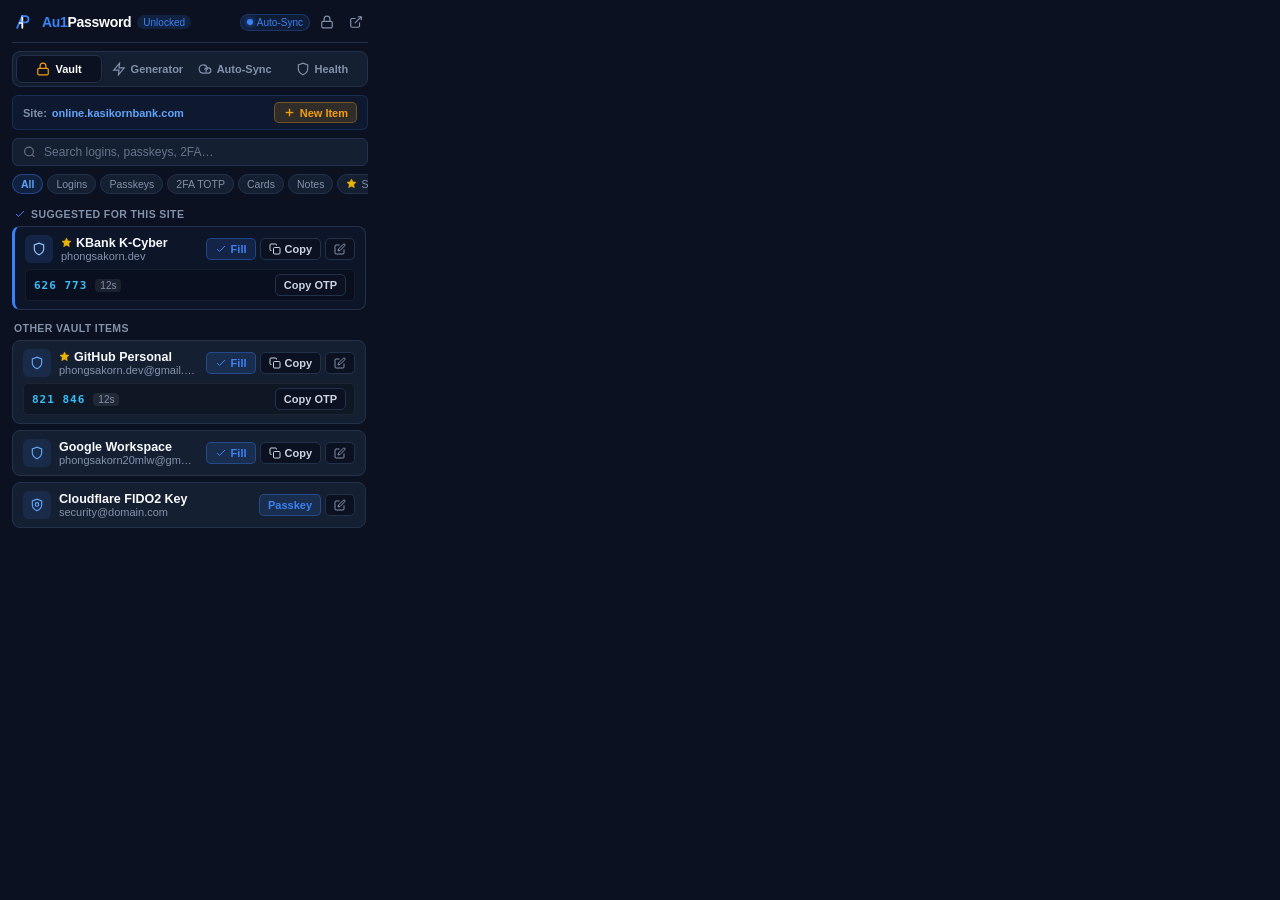
==== extension/popup/popup.html @ 04fa933f "feat(brand): rename otter to au1password, add light theme, intuitive theme toggle, and full i18n" ====
<!DOCTYPE html>
<html lang="en">
<head>
  <meta charset="UTF-8">
  <title>Au1Password</title>
  <link rel="icon" type="image/png" href="../icons/icon-48.png">
  <link rel="stylesheet" href="popup.css">
</head>
<body class="vault-locked">
  <div class="popup-container">
    <!-- Header -->
    <header class="popup-header">
      <div class="brand">
        <svg class="au1-logo" width="22" height="22" viewBox="0 0 32 32" fill="none">
          <path d="M7.5 24.5L15 7.5" stroke="#3B82F6" stroke-width="2.6" stroke-linecap="round"/>
          <path d="M15 7.5V24.5" stroke="#FFFFFF" stroke-width="2.6" stroke-linecap="round"/>
          <path d="M15 7.5H19.5C22 7.5 24 9.5 24 12C24 14.5 22 16.5 19.5 16.5H15" stroke="#3B82F6" stroke-width="2.6" stroke-linecap="round" stroke-linejoin="round"/>
          <path d="M11 17.5H15" stroke="#FFFFFF" stroke-width="2.2" stroke-linecap="round"/>
        </svg>
        <div class="brand-info">
          <span class="brand-text"><span class="brand-highlight" style="color:#3B82F6;">Au1</span>Password</span>
          <span class="badge locked" id="vaultStatusBadge">Locked</span>
        </div>
      </div>
      <div class="header-actions">
        <div class="sync-dot-indicator" id="headerSyncIndicator" title="Cloud Sync Status">
          <span class="dot online"></span>
          <span class="sync-text" id="headerSyncText">Auto-Sync</span>
        </div>
        <button class="btn-icon" id="btnQuickLock" title="Lock Vault">
          <svg width="14" height="14" viewBox="0 0 24 24" fill="none" stroke="currentColor" stroke-width="2">
            <rect x="3" y="11" width="18" height="11" rx="2" ry="2"/>
            <path d="M7 11V7a5 5 0 0 1 10 0v4"/>
          </svg>
        </button>
        <a href="http://127.0.0.1:8765" target="_blank" class="btn-icon" title="Open Desktop App">
          <svg width="14" height="14" viewBox="0 0 24 24" fill="none" stroke="currentColor" stroke-width="2">
            <path d="M18 13v6a2 2 0 0 1-2 2H5a2 2 0 0 1-2-2V8a2 2 0 0 1 2-2h6"/>
            <polyline points="15 3 21 3 21 9"/>
            <line x1="10" y1="14" x2="21" y2="3"/>
          </svg>
        </a>
      </div>
    </header>

    <!-- Navigation Tab Bar -->
    <nav class="popup-tabs" id="popupTabsNav" style="display: none;">
      <button class="tab-btn active" data-tab="vault">
        <svg width="14" height="14" viewBox="0 0 24 24" fill="none" stroke="currentColor" stroke-width="2"><rect x="3" y="11" width="18" height="11" rx="2"/><path d="M7 11V7a5 5 0 0 1 10 0v4"/></svg>
        <span>Vault</span>
      </button>
      <button class="tab-btn" data-tab="gen">
        <svg width="14" height="14" viewBox="0 0 24 24" fill="none" stroke="currentColor" stroke-width="2"><polygon points="13 2 3 14 12 14 11 22 21 10 12 10 13 2"/></svg>
        <span>Generator</span>
      </button>
      <button class="tab-btn" data-tab="sync">
        <svg width="14" height="14" viewBox="0 0 24 24" fill="none" stroke="currentColor" stroke-width="2"><path d="M17.5 19H9a7 7 0 1 1 6.71-9h1.79a4.5 4.5 0 1 1 0 9Z"/><polyline points="11 13 14 10 17 13"/><line x1="14" y1="10" x2="14" y2="18"/></svg>
        <span>Auto-Sync</span>
      </button>
      <button class="tab-btn" data-tab="settings">
        <svg width="14" height="14" viewBox="0 0 24 24" fill="none" stroke="currentColor" stroke-width="2"><path d="M12 22s8-4 8-10V5l-8-3-8 3v7c0 6 8 10 8 10z"/></svg>
        <span>Health</span>
      </button>
    </nav>

    <!-- In-Popup Master Password Unlock View -->
    <div id="lockedView" class="locked-view" style="display: flex;">
      <div class="lock-icon-circle">
        <svg width="24" height="24" viewBox="0 0 24 24" fill="none" stroke="#f43f5e" stroke-width="2">
          <rect x="3" y="11" width="18" height="11" rx="2" ry="2"/>
          <path d="M7 11V7a5 5 0 0 1 10 0v4"/>
        </svg>
      </div>
      <p style="font-size: 13px; font-weight: 600; margin: 8px 0 2px 0;">Unlock <span style="color:#3B82F6;">Au1</span>Password</p>
      <p style="font-size: 11px; color: var(--muted); margin: 0 0 12px 0;">Enter your master password to unlock directly in extension.</p>

      <form id="popupUnlockForm" style="width: 100%;">
        <div class="input-with-button">
          <input type="password" id="popupMasterPass" placeholder="Master Password" required autocomplete="current-password">
          <button type="submit" class="btn-primary" id="btnPopupUnlock">Unlock</button>
        </div>
        <div id="popupUnlockError" class="unlock-error" style="display: none;"></div>
      </form>
    </div>

    <!-- TAB 1: VAULT TAB -->
    <section id="tabVault" class="tab-content active">
      <!-- Active Site & New Item Bar -->
      <div class="active-site-bar">
        <div class="site-host-info">
          <span class="site-label">Site:</span>
          <span class="site-host" id="activeSiteHost">Detecting…</span>
        </div>
        <button class="btn-new-item" id="btnNewItem" title="Add new item for this site">
          <svg width="13" height="13" viewBox="0 0 24 24" fill="none" stroke="currentColor" stroke-width="2.5"><line x1="12" y1="5" x2="12" y2="19"/><line x1="5" y1="12" x2="19" y2="12"/></svg>
          <span>New Item</span>
        </button>
      </div>

      <!-- Search Box & Filter Chips -->
      <div class="search-box">
        <svg width="14" height="14" viewBox="0 0 24 24" fill="none" stroke="#6b7280" stroke-width="2">
          <circle cx="11" cy="11" r="8"/><line x1="21" y1="21" x2="16.65" y2="16.65"/>
        </svg>
        <input type="search" id="searchInput" placeholder="Search logins, passkeys, 2FA…" autocomplete="off" spellcheck="false" data-au1-ignore="true" data-1p-ignore="true" data-bwignore="true">
        <button class="btn-clear-search" id="btnClearSearch" style="display: none;">&times;</button>
      </div>

      <!-- Category Filter Pills -->
      <div class="category-pills" id="categoryPills">
        <button class="pill-btn active" data-category="all">All</button>
        <button class="pill-btn" data-category="login">Logins</button>
        <button class="pill-btn" data-category="passkey">Passkeys</button>
        <button class="pill-btn" data-category="totp">2FA TOTP</button>
        <button class="pill-btn" data-category="card">Cards</button>
        <button class="pill-btn" data-category="note">Notes</button>
        <button class="pill-btn" data-category="fav"><svg width="11" height="11" viewBox="0 0 24 24" fill="#eab308" stroke="#eab308" style="vertical-align:-1px; margin-right:4px;"><polygon points="12 2 15.09 8.26 22 9.27 17 14.14 18.18 21.02 12 17.77 5.82 21.02 7 14.14 2 9.27 8.91 8.26 12 2"/></svg>Starred</button>
      </div>

      <!-- Items List Container -->
      <div id="itemsContainer" class="items-container">
        <!-- Section 1: Matched Logins -->
        <div id="matchedSection" style="display: none;">
          <div class="section-title">
            <svg width="12" height="12" viewBox="0 0 24 24" fill="none" stroke="#3B82F6" stroke-width="2"><polyline points="20 6 9 17 4 12"/></svg>
            <span>Suggested for this site</span>
          </div>
          <div id="matchedList" class="items-sublist"></div>
        </div>

        <!-- Section 2: All Vault Items -->
        <div id="allSection">
          <div class="section-title" id="allSectionTitle">All Vault Items</div>
          <div id="allItemsList" class="items-sublist"></div>
        </div>
      </div>
    </section>

    <!-- TAB 2: GENERATOR TAB -->
    <section id="tabGen" class="tab-content" style="display: none;">
      <div class="gen-card">
        <div class="gen-result-display">
          <input type="text" id="genResultOutput" readonly spellcheck="false">
          <div class="gen-result-actions">
            <button class="btn-icon" id="btnGenRefresh" title="Regenerate">
              <svg width="14" height="14" viewBox="0 0 24 24" fill="none" stroke="currentColor" stroke-width="2"><path d="M21.5 2v6h-6M21.34 15.57a10 10 0 1 1-.57-8.38l5.67-5.67"/></svg>
            </button>
            <button class="btn-primary btn-sm" id="btnGenCopy">Copy</button>
          </div>
        </div>

        <!-- Strength Bar -->
        <div class="strength-bar-container">
          <div class="strength-bar" id="strengthBar"></div>
          <span class="strength-text" id="strengthText">Strong</span>
        </div>

        <!-- Mode Toggle -->
        <div class="gen-mode-toggle">
          <button class="mode-tab active" id="tabModeThai">Thai Chrono-Mnemonic (ศ20พย69ฟ้า13)</button>
          <button class="mode-tab" id="tabModeStd">Standard Strong</button>
          <button class="mode-tab" id="tabModePin">PIN</button>
        </div>

        <!-- Mode 1: Thai Mnemonic Controls -->
        <div id="thaiControls" class="gen-subcontrols">
          <div class="format-explainer">
            <div class="format-tag">Format</div>
            <span>[วัน] + [วันที่] + [เดือน] + [ปี พ.ศ.] + [สีวัน] + [ชั่วโมง]</span>
          </div>
          <div class="thai-breakdown-box" id="thaiBreakdownBox">
            <!-- Dynamically populated breakdown -->
          </div>
          <button class="btn-primary" style="width: 100%; justify-content: center;" id="btnGenerateThai">
            Generate New Thai Code
          </button>
        </div>

        <!-- Mode 2: Standard Password Controls -->
        <div id="stdControls" class="gen-subcontrols" style="display: none;">
          <div class="slider-row">
            <label>Length: <span id="stdLengthVal" class="val-highlight">18</span> chars</label>
            <input type="range" id="stdLengthSlider" min="8" max="64" value="18">
          </div>
          <div class="checkbox-grid">
            <label class="check-item"><input type="checkbox" id="chkUpper" checked> A-Z (Uppercase)</label>
            <label class="check-item"><input type="checkbox" id="chkLower" checked> a-z (Lowercase)</label>
            <label class="check-item"><input type="checkbox" id="chkNumbers" checked> 0-9 (Numbers)</label>
            <label class="check-item"><input type="checkbox" id="chkSymbols" checked> !@#$ (Symbols)</label>
          </div>
          <button class="btn-primary" style="width: 100%; justify-content: center; margin-top: 8px;" id="btnGenerateStd">
            Generate Standard Password
          </button>
        </div>

        <!-- Mode 3: PIN Controls -->
        <div id="pinControls" class="gen-subcontrols" style="display: none;">
          <div class="slider-row">
            <label>Digits: <span id="pinLengthVal" class="val-highlight">6</span></label>
            <input type="range" id="pinLengthSlider" min="4" max="12" value="6">
          </div>
          <button class="btn-primary" style="width: 100%; justify-content: center; margin-top: 8px;" id="btnGeneratePin">
            Generate Numeric PIN
          </button>
        </div>

        <!-- Shortcut to Add as Item -->
        <button class="btn-outline" style="width: 100%; justify-content: center; margin-top: 10px;" id="btnUsePassInNewItem">
          <svg width="13" height="13" viewBox="0 0 24 24" fill="none" stroke="currentColor" stroke-width="2"><line x1="12" y1="5" x2="12" y2="19"/><line x1="5" y1="12" x2="19" y2="12"/></svg>
          <span>Use in New Vault Item</span>
        </button>
      </div>
    </section>

    <!-- TAB 3: AUTO-SYNC TAB -->
    <section id="tabSync" class="tab-content" style="display: none;">
      <div class="sync-card">
        <div class="sync-card-header">
          <div class="sync-cloud-icon">
            <svg width="22" height="22" viewBox="0 0 24 24" fill="none" stroke="#3b82f6" stroke-width="2">
              <path d="M17.5 19H9a7 7 0 1 1 6.71-9h1.79a4.5 4.5 0 1 1 0 9Z"/>
            </svg>
          </div>
          <div class="sync-card-info">
            <div class="sync-title">Google Drive Auto-Sync</div>
            <div class="sync-subtitle" id="syncStatusSubtitle">Checking cloud status…</div>
          </div>
          <span class="badge" id="syncStatusBadge">Checking</span>
        </div>

        <div class="sync-details-box">
          <div class="sync-meta-row">
            <span class="meta-label">Cloud Target:</span>
            <span class="meta-val" id="syncTargetFolder">appDataFolder (Secure)</span>
          </div>
          <div class="sync-meta-row">
            <span class="meta-label">Last Synced:</span>
            <span class="meta-val" id="syncLastTimestamp">Never</span>
          </div>
          <div class="sync-meta-row">
            <span class="meta-label">Auto-Push on Save:</span>
            <span class="meta-val text-success">Enabled (Automatic)</span>
          </div>
          <div class="sync-meta-row">
            <span class="meta-label">Auto-Pull on Open:</span>
            <span class="meta-val text-success">Enabled (Automatic)</span>
          </div>
        </div>

        <!-- Two-way Sync Actions -->
        <div class="sync-action-buttons">
          <button class="btn-primary" id="btnSyncPush">
            <svg width="14" height="14" viewBox="0 0 24 24" fill="none" stroke="currentColor" stroke-width="2"><polyline points="17 11 12 6 7 11"/><line x1="12" y1="6" x2="12" y2="18"/></svg>
            <span>Push Local &rarr; Cloud</span>
          </button>
          <button class="btn-secondary" id="btnSyncPull">
            <svg width="14" height="14" viewBox="0 0 24 24" fill="none" stroke="currentColor" stroke-width="2"><polyline points="7 13 12 18 17 13"/><line x1="12" y1="18" x2="12" y2="6"/></svg>
            <span>Pull Cloud &rarr; Local</span>
          </button>
        </div>

        <div class="sync-feedback-box" id="syncFeedbackBox" style="display: none;"></div>
      </div>
    </section>

    <!-- TAB 4: SETTINGS & HEALTH TAB -->
    <section id="tabSettings" class="tab-content" style="display: none;">
      <div class="settings-card">
        <div class="settings-section-title">Vault Health & Security Audit</div>
        <div class="health-metrics-grid">
          <div class="metric-box">
            <div class="metric-num" id="metricTotalItems">0</div>
            <div class="metric-lbl">Total Items</div>
          </div>
          <div class="metric-box">
            <div class="metric-num" id="metricTotpCount" style="color: #3b82f6;">0</div>
            <div class="metric-lbl">2FA Enabled</div>
          </div>
          <div class="metric-box">
            <div class="metric-num" id="metricPasskeysCount" style="color: #3B82F6;">0</div>
            <div class="metric-lbl">Passkeys</div>
          </div>
          <div class="metric-box">
            <div class="metric-num" id="metricWeakCount" style="color: #f59e0b;">0</div>
            <div class="metric-lbl">Weak / Reused</div>
          </div>
        </div>

        <div class="settings-section-title" style="margin-top: 14px;">Quick Actions</div>
        <div class="settings-actions-list">
          <button class="btn-danger-outline" id="btnLockVaultNow">
            <svg width="14" height="14" viewBox="0 0 24 24" fill="none" stroke="currentColor" stroke-width="2">
              <rect x="3" y="11" width="18" height="11" rx="2" ry="2"/>
              <path d="M7 11V7a5 5 0 0 1 10 0v4"/>
            </svg>
            <span>Lock Vault Immediately</span>
          </button>

          <a href="http://127.0.0.1:8765" target="_blank" class="btn-secondary" style="text-decoration: none; justify-content: center; margin-top: 6px;">
            <svg width="14" height="14" viewBox="0 0 24 24" fill="none" stroke="currentColor" stroke-width="2">
              <path d="M18 13v6a2 2 0 0 1-2 2H5a2 2 0 0 1-2-2V8a2 2 0 0 1 2-2h6"/>
              <polyline points="15 3 21 3 21 9"/>
            </svg>
            <span>Open Desktop App & Settings</span>
          </a>
        </div>

        <div class="security-note">
          <svg width="13" height="13" viewBox="0 0 24 24" fill="none" stroke="#3B82F6" stroke-width="2"><path d="M12 22s8-4 8-10V5l-8-3-8 3v7c0 6 8 10 8 10z"/></svg>
          <span>Zero-Knowledge AES-256-GCM + PBKDF2 Client-Side Encryption</span>
        </div>
      </div>
    </section>

    <!-- ITEM EDIT & CREATE DRAWER / MODAL -->
    <div id="itemEditDrawer" class="item-edit-drawer" style="display: none;">
      <div class="drawer-header">
        <button class="btn-icon" id="btnDrawerBack" title="Back to Vault">
          <svg width="16" height="16" viewBox="0 0 24 24" fill="none" stroke="currentColor" stroke-width="2"><polyline points="15 18 9 12 15 6"/></svg>
        </button>
        <span class="drawer-title" id="drawerTitle">Edit Vault Item</span>
        <button class="btn-sm btn-primary" id="btnDrawerSaveTop">Save</button>
      </div>

      <form id="itemEditForm" class="edit-form">
        <input type="hidden" id="editItemId">

        <!-- Type Selector -->
        <div class="form-group">
          <label>Category / Type</label>
          <select id="editType">
            <option value="login">Login & Password</option>
            <option value="passkey">Passkey (FIDO2 / WebAuthn)</option>
            <option value="totp">Authenticator (2FA TOTP)</option>
            <option value="note">Secure Note</option>
            <option value="card">Payment Card</option>
          </select>
        </div>

        <!-- Title -->
        <div class="form-group">
          <label>Title *</label>
          <input type="text" id="editTitle" placeholder="e.g. KBank, Google, GitHub" required autocomplete="off">
        </div>

        <!-- Username -->
        <div class="form-group">
          <div class="label-with-action">
            <label>Username / Email</label>
            <button type="button" class="btn-text-link" id="btnCopyEditUser">Copy</button>
          </div>
          <input type="text" id="editUsername" placeholder="e.g. user@example.com" autocomplete="off">
        </div>

        <!-- Password with Generator & Eye Toggle -->
        <div class="form-group">
          <div class="label-with-action">
            <label>Password</label>
            <div class="field-actions">
              <button type="button" class="btn-text-link" id="btnGenInlinePass">Generate</button>
              <button type="button" class="btn-text-link" id="btnCopyEditPass">Copy</button>
            </div>
          </div>
          <div class="input-inline-actions">
            <input type="password" id="editPassword" placeholder="Password" autocomplete="off">
            <button type="button" class="btn-icon" id="btnToggleEditPassEye" title="Show/Hide">
              <svg width="14" height="14" viewBox="0 0 24 24" fill="none" stroke="currentColor" stroke-width="2" id="eyeIcon">
                <path d="M1 12s4-8 11-8 11 8 11 8-4 8-11 8-11-8-11-8z"/>
                <circle cx="12" cy="12" r="3"/>
              </svg>
            </button>
          </div>
        </div>

        <!-- Website URL -->
        <div class="form-group">
          <div class="label-with-action">
            <label>Website URL</label>
            <button type="button" class="btn-text-link" id="btnOpenEditUrl" style="display: none;">Open</button>
          </div>
          <input type="text" id="editUrl" placeholder="https://example.com" autocomplete="off" spellcheck="false">
        </div>

        <!-- 2FA TOTP Secret Key with Live Preview -->
        <div class="form-group">
          <label>2FA Authenticator Key (TOTP Secret)</label>
          <input type="text" id="editTotp" placeholder="e.g. JBSWY3DPEHPK3PXP" autocomplete="off">
          <div id="editTotpPreview" class="edit-totp-preview" style="display: none;">
            <div class="totp-preview-left">
              <span class="totp-preview-code" id="editTotpCode">000 000</span>
              <span class="totp-preview-timer" id="editTotpTimer">30s</span>
            </div>
            <button type="button" class="btn-sm" id="btnCopyEditTotp">Copy OTP</button>
          </div>
        </div>

        <!-- Folder & Favorite -->
        <div class="form-row-2">
          <div class="form-group" style="flex: 1;">
            <label>Folder</label>
            <input type="text" id="editFolder" placeholder="e.g. Personal, Work">
          </div>
          <div class="form-group" style="flex: 0 0 auto; align-self: flex-end; padding-bottom: 8px;">
            <label class="check-item" style="cursor: pointer; display: flex; align-items: center; gap: 4px;">
              <input type="checkbox" id="editFavorite"> <svg width="12" height="12" viewBox="0 0 24 24" fill="#eab308" stroke="#eab308" style="vertical-align:-1px;"><polygon points="12 2 15.09 8.26 22 9.27 17 14.14 18.18 21.02 12 17.77 5.82 21.02 7 14.14 2 9.27 8.91 8.26 12 2"/></svg>Starred
            </label>
          </div>
        </div>

        <!-- Notes -->
        <div class="form-group">
          <label>Secure Notes</label>
          <textarea id="editNotes" rows="2" placeholder="Private notes, recovery codes…"></textarea>
        </div>

        <!-- Action Buttons -->
        <div class="drawer-action-buttons">
          <button type="submit" class="btn-primary" style="flex: 1;" id="btnDrawerSave">
            <svg width="14" height="14" viewBox="0 0 24 24" fill="none" stroke="currentColor" stroke-width="2"><path d="M19 21H5a2 2 0 0 1-2-2V5a2 2 0 0 1 2-2h11l5 5v11a2 2 0 0 1-2 2z"/><polyline points="17 21 17 13 7 13 7 21"/><polyline points="7 3 7 8 15 8"/></svg>
            <span>Save &amp; Auto-Sync</span>
          </button>
          <button type="button" class="btn-danger-outline" id="btnDrawerDelete" style="display: none;">
            <svg width="14" height="14" viewBox="0 0 24 24" fill="none" stroke="currentColor" stroke-width="2"><polyline points="3 6 5 6 21 6"/><path d="M19 6v14a2 2 0 0 1-2 2H7a2 2 0 0 1-2-2V6m3 0V4a2 2 0 0 1 2-2h4a2 2 0 0 1 2 2v2"/></svg>
            <span>Delete</span>
          </button>
        </div>
      </form>
    </div>

    <!-- Notification Toast -->
    <div id="toast" class="toast">Copied!</div>
  </div>
  <script src="popup.js"></script>
</body>
</html>
---- extension/popup/popup.css ----
:root {
  --bg: #0b1120;
  --surface: #151f32;
  --surface-hover: #1e2c45;
  --surface-active: #243452;
  --border: #22324d;
  --border-focus: #3b82f6;
  --text: #f8fafc;
  --text-secondary: #cbd5e1;
  --muted: #8292ab;
  --primary: #3b82f6;
  --primary-hover: #2563eb;
  --accent: #3b82f6;
  --accent-hover: #2563eb;
  --rose: #f43f5e;
  --rose-hover: #e11d48;
  --amber: #f59e0b;
  --amber-hover: #d97706;
}

* {
  box-sizing: border-box;
  margin: 0;
  padding: 0;
  font-family: -apple-system, BlinkMacSystemFont, "Segoe UI", Roboto, "Helvetica Neue", Arial, sans-serif;
}

body {
  width: 380px;
  background-color: var(--bg);
  color: var(--text);
  overflow-x: hidden;
  user-select: none;
}

.popup-container {
  display: flex;
  flex-direction: column;
  padding: 10px 12px;
  gap: 8px;
  position: relative;
  min-height: 520px;
}

/* Header */
.popup-header {
  display: flex;
  align-items: center;
  justify-content: space-between;
  padding-bottom: 8px;
  border-bottom: 1px solid var(--border);
}

.brand {
  display: flex;
  align-items: center;
  gap: 8px;
}

.brand-info {
  display: flex;
  align-items: center;
  gap: 6px;
}

.brand-text {
  font-size: 14px;
  font-weight: 700;
  letter-spacing: -0.3px;
  color: #fff;
}

.brand-gold,
.brand-emerald {
  color: var(--accent);
}

.badge {
  font-size: 10px;
  padding: 1.5px 6px;
  border-radius: 999px;
  background: rgba(148, 163, 184, 0.15);
  color: var(--muted);
  font-weight: 500;
}

.badge.unlocked {
  background: rgba(59, 130, 246, 0.15);
  color: var(--accent);
}

.badge.locked {
  background: rgba(244, 63, 94, 0.15);
  color: var(--rose);
}

.header-actions {
  display: flex;
  align-items: center;
  gap: 5px;
}

.sync-dot-indicator {
  display: flex;
  align-items: center;
  gap: 4px;
  background: rgba(59, 130, 246, 0.1);
  border: 1px solid rgba(59, 130, 246, 0.25);
  padding: 2px 6px;
  border-radius: 12px;
  font-size: 10px;
  color: var(--accent);
  font-weight: 500;
}

.dot {
  width: 6px;
  height: 6px;
  border-radius: 50%;
  background: var(--muted);
}

.dot.online {
  background: var(--accent);
  box-shadow: 0 0 6px var(--accent);
}

.dot.syncing {
  background: var(--amber);
  animation: pulse 1s infinite;
}

@keyframes pulse {
  0% { opacity: 0.4; }
  50% { opacity: 1; }
  100% { opacity: 0.4; }
}

.btn-icon {
  background: none;
  border: none;
  color: var(--muted);
  cursor: pointer;
  padding: 5px;
  border-radius: 6px;
  display: flex;
  align-items: center;
  justify-content: center;
  transition: all 0.12s ease;
}

.btn-icon:hover {
  background: var(--surface-hover);
  color: var(--text);
}

/* Tabs Navigation Bar */
.popup-tabs {
  display: flex;
  background: var(--surface);
  border: 1px solid var(--border);
  border-radius: 8px;
  padding: 3px;
  gap: 3px;
}

.tab-btn {
  flex: 1;
  display: flex;
  align-items: center;
  justify-content: center;
  gap: 5px;
  padding: 6px 4px;
  border-radius: 6px;
  background: none;
  border: none;
  color: var(--muted);
  font-size: 11px;
  font-weight: 600;
  cursor: pointer;
  transition: all 0.15s ease;
}

.tab-btn:hover {
  color: var(--text);
  background: rgba(255, 255, 255, 0.04);
}

.tab-btn.active {
  background: var(--bg);
  color: #fff;
  border: 1px solid var(--border);
  box-shadow: 0 1px 3px rgba(0, 0, 0, 0.3);
}

.tab-btn.active svg {
  color: var(--amber);
}

/* Tab Content */
.tab-content {
  display: flex;
  flex-direction: column;
  gap: 8px;
}

/* Active site bar & New Item button */
.active-site-bar {
  display: flex;
  align-items: center;
  justify-content: space-between;
  background: rgba(59, 130, 246, 0.07);
  border: 1px solid rgba(59, 130, 246, 0.2);
  padding: 6px 10px;
  border-radius: 6px;
}

.site-host-info {
  display: flex;
  align-items: center;
  gap: 5px;
  font-size: 11px;
  overflow: hidden;
}

.site-label {
  color: var(--muted);
  font-weight: 600;
}

.site-host {
  color: #60a5fa;
  font-weight: 600;
  overflow: hidden;
  text-overflow: ellipsis;
  white-space: nowrap;
}

.btn-new-item {
  display: flex;
  align-items: center;
  gap: 4px;
  background: rgba(245, 158, 11, 0.15);
  border: 1px solid rgba(245, 158, 11, 0.35);
  color: var(--amber);
  font-size: 11px;
  font-weight: 600;
  padding: 3px 8px;
  border-radius: 5px;
  cursor: pointer;
  transition: all 0.15s ease;
}

.btn-new-item:hover {
  background: var(--amber);
  color: #000;
}

/* Search Box */
.search-box {
  display: flex;
  align-items: center;
  background: var(--surface);
  border: 1px solid var(--border);
  border-radius: 6px;
  padding: 6px 10px;
  gap: 8px;
}

.search-box:focus-within {
  border-color: var(--border-focus);
}

.search-box input {
  background: none;
  border: none;
  outline: none;
  color: var(--text);
  font-size: 12px;
  width: 100%;
}

.search-box input::placeholder {
  color: #64748b;
}

.btn-clear-search {
  background: none;
  border: none;
  color: var(--muted);
  font-size: 14px;
  cursor: pointer;
}

/* Category Pills */
.category-pills {
  display: flex;
  gap: 4px;
  overflow-x: auto;
  padding-bottom: 2px;
}

.category-pills::-webkit-scrollbar {
  display: none;
}

.pill-btn {
  background: var(--surface);
  border: 1px solid var(--border);
  color: var(--muted);
  font-size: 10.5px;
  padding: 3px 8px;
  border-radius: 12px;
  cursor: pointer;
  white-space: nowrap;
  transition: all 0.12s ease;
}

.pill-btn:hover {
  color: var(--text);
  border-color: #475569;
}

.pill-btn.active {
  background: rgba(59, 130, 246, 0.15);
  border-color: rgba(59, 130, 246, 0.4);
  color: #60a5fa;
  font-weight: 600;
}

/* Items List Container */
.items-container {
  display: flex;
  flex-direction: column;
  gap: 8px;
  max-height: 350px;
  overflow-y: auto;
  padding-right: 2px;
}

.items-container::-webkit-scrollbar {
  width: 4px;
}

.items-container::-webkit-scrollbar-track {
  background: transparent;
}

.items-container::-webkit-scrollbar-thumb {
  background: #334155;
  border-radius: 4px;
}

.section-title {
  display: flex;
  align-items: center;
  gap: 5px;
  font-size: 10.5px;
  font-weight: 700;
  color: var(--muted);
  text-transform: uppercase;
  letter-spacing: 0.4px;
  margin: 4px 0 6px 2px;
}

.items-sublist {
  display: flex;
  flex-direction: column;
  gap: 6px;
}

/* Item Card */
.item-card {
  background: var(--surface);
  border: 1px solid var(--border);
  border-radius: 8px;
  padding: 8px 10px;
  display: flex;
  flex-direction: column;
  gap: 6px;
  transition: all 0.12s ease;
  cursor: pointer;
}

.item-card:hover {
  border-color: #3b82f6;
  background: var(--surface-hover);
}

.item-card.suggested {
  border-left: 3px solid #3b82f6;
  background: rgba(59, 130, 246, 0.04);
}

.item-card.suggested:hover {
  background: rgba(59, 130, 246, 0.08);
  border-color: #3b82f6;
}

.item-top-row {
  display: flex;
  align-items: center;
  gap: 8px;
}

.item-type-avatar {
  width: 28px;
  height: 28px;
  border-radius: 6px;
  background: rgba(59, 130, 246, 0.12);
  color: #60a5fa;
  display: flex;
  align-items: center;
  justify-content: center;
  flex-shrink: 0;
}

.item-card.suggested .item-type-avatar {
  background: rgba(59, 130, 246, 0.15);
  color: #93c5fd;
}

.item-info {
  flex: 1;
  min-width: 0;
}

.item-title {
  font-size: 12.5px;
  font-weight: 600;
  color: var(--text);
  overflow: hidden;
  text-overflow: ellipsis;
  white-space: nowrap;
}

.item-sub {
  font-size: 11px;
  color: var(--muted);
  overflow: hidden;
  text-overflow: ellipsis;
  white-space: nowrap;
}

.item-actions {
  display: flex;
  gap: 4px;
}

.btn-sm {
  padding: 4px 8px;
  font-size: 11px;
  font-weight: 600;
  border-radius: 5px;
  border: 1px solid var(--border);
  background: var(--bg);
  color: var(--text-secondary);
  cursor: pointer;
  transition: all 0.12s ease;
  display: flex;
  align-items: center;
  gap: 4px;
}

.btn-sm svg {
  flex-shrink: 0;
}

@media (max-width: 360px) {
  .btn-sm .btn-text {
    display: none;
  }
  .btn-sm {
    padding: 4px 6px;
  }
}

.btn-sm:hover {
  border-color: #64748b;
  color: #fff;
}

.btn-fill {
  background: rgba(59, 130, 246, 0.15);
  border-color: rgba(59, 130, 246, 0.35);
  color: var(--accent);
}

.btn-fill:hover {
  background: var(--accent);
  color: #fff;
  border-color: var(--accent);
}

.btn-edit-item {
  color: var(--muted);
}

.btn-edit-item:hover {
  color: var(--amber);
  border-color: var(--amber);
}

/* TOTP Row inside Card */
.totp-row {
  display: flex;
  align-items: center;
  gap: 8px;
  background: rgba(0, 0, 0, 0.25);
  border: 1px solid rgba(255, 255, 255, 0.06);
  padding: 4px 8px;
  border-radius: 5px;
  font-size: 11px;
}

.totp-code {
  font-family: monospace;
  font-weight: 700;
  color: #38bdf8;
  letter-spacing: 1px;
}

.totp-timer {
  font-size: 10px;
  color: var(--muted);
  background: rgba(255, 255, 255, 0.08);
  padding: 1px 5px;
  border-radius: 4px;
}

/* GENERATOR TAB */
.gen-card, .sync-card, .settings-card {
  background: var(--surface);
  border: 1px solid var(--border);
  border-radius: 8px;
  padding: 12px;
  display: flex;
  flex-direction: column;
  gap: 10px;
}

.gen-result-display {
  display: flex;
  gap: 6px;
  background: var(--bg);
  border: 1px solid var(--border);
  border-radius: 6px;
  padding: 4px 6px;
}

.gen-result-display input {
  flex: 1;
  background: none;
  border: none;
  outline: none;
  color: var(--amber);
  font-family: monospace;
  font-size: 14px;
  font-weight: 700;
}

.gen-result-actions {
  display: flex;
  align-items: center;
  gap: 4px;
}

.strength-bar-container {
  display: flex;
  align-items: center;
  gap: 8px;
  font-size: 10.5px;
  color: var(--muted);
}

.strength-bar {
  flex: 1;
  height: 4px;
  background: #1e293b;
  border-radius: 2px;
  overflow: hidden;
  position: relative;
}

.strength-bar::after {
  content: "";
  display: block;
  height: 100%;
  width: 90%;
  background: var(--accent);
  border-radius: 2px;
}

.strength-text {
  font-weight: 600;
  color: var(--accent);
}

.gen-mode-toggle {
  display: flex;
  background: var(--bg);
  border: 1px solid var(--border);
  border-radius: 6px;
  padding: 2px;
  gap: 2px;
}

.mode-tab {
  flex: 1;
  background: none;
  border: none;
  color: var(--muted);
  font-size: 10.5px;
  padding: 5px 4px;
  border-radius: 4px;
  cursor: pointer;
  transition: all 0.12s;
  text-align: center;
}

.mode-tab.active {
  background: var(--surface);
  color: var(--text);
  font-weight: 600;
  border: 1px solid var(--border);
}

.gen-subcontrols {
  display: flex;
  flex-direction: column;
  gap: 8px;
}

.format-explainer {
  font-size: 10.5px;
  color: var(--text-secondary);
  background: rgba(245, 158, 11, 0.08);
  border: 1px solid rgba(245, 158, 11, 0.2);
  padding: 6px 8px;
  border-radius: 5px;
  display: flex;
  flex-direction: column;
  gap: 3px;
}

.format-tag {
  color: var(--amber);
  font-weight: 700;
  font-size: 9.5px;
  text-transform: uppercase;
}

.thai-breakdown-box {
  display: grid;
  grid-template-columns: repeat(3, 1fr);
  gap: 4px;
  font-size: 10px;
}

.breakdown-chip {
  background: var(--bg);
  border: 1px solid var(--border);
  padding: 3px 6px;
  border-radius: 4px;
  display: flex;
  flex-direction: column;
}

.breakdown-chip-val {
  font-weight: 700;
  color: var(--amber);
}

.breakdown-chip-lbl {
  color: var(--muted);
  font-size: 9px;
}

.slider-row {
  display: flex;
  flex-direction: column;
  gap: 4px;
  font-size: 11px;
  color: var(--text-secondary);
}

.slider-row label {
  display: flex;
  justify-content: space-between;
}

.val-highlight {
  color: var(--amber);
  font-weight: 700;
}

.slider-row input[type="range"] {
  width: 100%;
  accent-color: var(--primary);
}

.checkbox-grid {
  display: grid;
  grid-template-columns: 1fr 1fr;
  gap: 6px;
  font-size: 11px;
  color: var(--text-secondary);
}

.check-item {
  display: flex;
  align-items: center;
  gap: 6px;
  cursor: pointer;
}

/* Buttons */
.btn-primary {
  background: var(--primary);
  color: #fff;
  border: none;
  font-size: 11.5px;
  font-weight: 600;
  padding: 7px 12px;
  border-radius: 6px;
  cursor: pointer;
  display: flex;
  align-items: center;
  gap: 6px;
  transition: all 0.12s ease;
}

.btn-primary:hover {
  background: var(--primary-hover);
}

.btn-secondary {
  background: var(--surface);
  color: var(--text);
  border: 1px solid var(--border);
  font-size: 11.5px;
  font-weight: 600;
  padding: 7px 12px;
  border-radius: 6px;
  cursor: pointer;
  display: flex;
  align-items: center;
  gap: 6px;
  transition: all 0.12s ease;
}

.btn-secondary:hover {
  background: var(--surface-hover);
  border-color: #64748b;
}

.btn-outline {
  background: transparent;
  color: var(--amber);
  border: 1px solid rgba(245, 158, 11, 0.4);
  font-size: 11.5px;
  font-weight: 600;
  padding: 6px 12px;
  border-radius: 6px;
  cursor: pointer;
  display: flex;
  align-items: center;
  gap: 6px;
  transition: all 0.12s ease;
}

.btn-outline:hover {
  background: rgba(245, 158, 11, 0.15);
}

.btn-danger-outline {
  background: transparent;
  color: var(--rose);
  border: 1px solid rgba(244, 63, 94, 0.35);
  font-size: 11.5px;
  font-weight: 600;
  padding: 6px 12px;
  border-radius: 6px;
  cursor: pointer;
  display: flex;
  align-items: center;
  justify-content: center;
  gap: 6px;
  transition: all 0.12s ease;
}

.btn-danger-outline:hover {
  background: rgba(244, 63, 94, 0.15);
}

/* SYNC TAB */
.sync-card-header {
  display: flex;
  align-items: center;
  gap: 10px;
}

.sync-cloud-icon {
  width: 38px;
  height: 38px;
  border-radius: 8px;
  background: rgba(59, 130, 246, 0.15);
  display: flex;
  align-items: center;
  justify-content: center;
  flex-shrink: 0;
}

.sync-card-info {
  flex: 1;
}

.sync-title {
  font-size: 13px;
  font-weight: 700;
  color: var(--text);
}

.sync-subtitle {
  font-size: 11px;
  color: var(--muted);
}

.sync-details-box {
  background: var(--bg);
  border: 1px solid var(--border);
  border-radius: 6px;
  padding: 8px 10px;
  display: flex;
  flex-direction: column;
  gap: 6px;
  font-size: 11px;
}

.sync-meta-row {
  display: flex;
  justify-content: space-between;
}

.meta-label {
  color: var(--muted);
}

.meta-val {
  color: var(--text-secondary);
  font-weight: 500;
}

.text-success {
  color: var(--accent) !important;
}

.sync-action-buttons {
  display: flex;
  gap: 8px;
}

.sync-action-buttons button {
  flex: 1;
  justify-content: center;
}

.sync-feedback-box {
  font-size: 11px;
  padding: 6px 8px;
  border-radius: 5px;
  background: rgba(59, 130, 246, 0.1);
  border: 1px solid rgba(59, 130, 246, 0.25);
  color: var(--accent);
}

/* SETTINGS TAB */
.settings-section-title {
  font-size: 11px;
  font-weight: 700;
  color: var(--muted);
  text-transform: uppercase;
  letter-spacing: 0.3px;
}

.health-metrics-grid {
  display: grid;
  grid-template-columns: repeat(4, 1fr);
  gap: 6px;
}

.metric-box {
  background: var(--bg);
  border: 1px solid var(--border);
  border-radius: 6px;
  padding: 8px 4px;
  text-align: center;
}

.metric-num {
  font-size: 16px;
  font-weight: 700;
  color: var(--text);
}

.metric-lbl {
  font-size: 9.5px;
  color: var(--muted);
  margin-top: 2px;
}

.settings-actions-list {
  display: flex;
  flex-direction: column;
  gap: 6px;
}

.security-note {
  display: flex;
  align-items: center;
  gap: 6px;
  font-size: 10px;
  color: var(--muted);
  margin-top: 6px;
  padding-top: 8px;
  border-top: 1px solid var(--border);
}

/* ITEM EDIT & CREATE DRAWER */
.item-edit-drawer {
  position: absolute;
  top: 0;
  left: 0;
  right: 0;
  bottom: 0;
  background: var(--bg);
  z-index: 100;
  display: flex;
  flex-direction: column;
  padding: 10px 12px 24px 12px;
  gap: 8px;
  overflow-y: auto;
}

.drawer-header {
  display: flex;
  align-items: center;
  justify-content: space-between;
  padding-bottom: 6px;
  border-bottom: 1px solid var(--border);
  position: sticky;
  top: 0;
  background: var(--bg);
  z-index: 10;
}

.drawer-title {
  font-size: 13.5px;
  font-weight: 700;
  color: var(--text);
}

.edit-form {
  display: flex;
  flex-direction: column;
  gap: 7px;
  padding-bottom: 16px;
}

.form-group {
  display: flex;
  flex-direction: column;
  gap: 3px;
}

.form-group label {
  font-size: 10.5px;
  font-weight: 600;
  color: var(--muted);
}

.label-with-action {
  display: flex;
  justify-content: space-between;
  align-items: center;
}

.btn-text-link {
  background: none;
  border: none;
  color: #60a5fa;
  font-size: 10.5px;
  cursor: pointer;
  padding: 0;
}

.btn-text-link:hover {
  text-decoration: underline;
}

.field-actions {
  display: flex;
  gap: 8px;
}

.form-group input, .form-group select, .form-group textarea {
  background: var(--surface);
  border: 1px solid var(--border);
  border-radius: 6px;
  padding: 5px 8px;
  color: var(--text);
  font-size: 12px;
  outline: none;
  transition: border-color 0.12s;
}

.form-group input:focus, .form-group select:focus, .form-group textarea:focus {
  border-color: var(--border-focus);
}

.input-inline-actions {
  display: flex;
  background: var(--surface);
  border: 1px solid var(--border);
  border-radius: 6px;
}

.input-inline-actions input {
  flex: 1;
  border: none;
  background: none;
  padding: 5px 8px;
}

.input-inline-actions .btn-icon {
  padding: 5px 8px;
}

.edit-totp-preview {
  display: flex;
  align-items: center;
  justify-content: space-between;
  background: rgba(59, 130, 246, 0.08);
  border: 1px solid rgba(59, 130, 246, 0.2);
  padding: 4px 8px;
  border-radius: 5px;
  margin-top: 2px;
}

.totp-preview-left {
  display: flex;
  align-items: center;
  gap: 8px;
}

.totp-preview-code {
  font-family: monospace;
  font-weight: 700;
  color: #38bdf8;
  font-size: 12px;
  letter-spacing: 1px;
}

.totp-preview-timer {
  font-size: 10px;
  color: var(--muted);
}

.form-row-2 {
  display: flex;
  gap: 8px;
}

.drawer-action-buttons {
  display: flex;
  gap: 8px;
  margin-top: 4px;
}

/* Locked view & Complete Lockdown */
body.vault-locked {
  overflow: hidden !important;
}
body.vault-locked .popup-tabs,
body.vault-locked .tab-content,
body.vault-locked .item-edit-drawer,
body.vault-locked .header-actions {
  display: none !important;
  pointer-events: none !important;
}
body.vault-locked #lockedView {
  display: flex !important;
}

.locked-view {
  display: flex;
  flex-direction: column;
  align-items: center;
  text-align: center;
  padding: 24px 12px;
  background: var(--surface);
  border: 1px solid var(--border);
  border-radius: 8px;
}

.lock-icon-circle {
  width: 44px;
  height: 44px;
  border-radius: 50%;
  background: rgba(244, 63, 94, 0.12);
  display: flex;
  align-items: center;
  justify-content: center;
}

.input-with-button {
  display: flex;
  gap: 6px;
  width: 100%;
}

.input-with-button input {
  flex: 1;
  background: var(--bg);
  border: 1px solid var(--border);
  color: var(--text);
  padding: 7px 10px;
  border-radius: 6px;
  font-size: 12px;
  outline: none;
}

.input-with-button input:focus {
  border-color: var(--primary);
}

.unlock-error {
  color: var(--rose);
  font-size: 11px;
  margin-top: 6px;
  text-align: left;
}

/* Toast */
.toast {
  position: fixed;
  bottom: 14px;
  left: 50%;
  transform: translateX(-50%) translateY(20px);
  background: #1e293b;
  color: #fff;
  border: 1px solid var(--border);
  font-size: 11.5px;
  font-weight: 500;
  padding: 6px 14px;
  border-radius: 20px;
  box-shadow: 0 4px 12px rgba(0, 0, 0, 0.5);
  opacity: 0;
  pointer-events: none;
  transition: all 0.2s ease;
  z-index: 999;
}

.toast.show {
  transform: translateX(-50%) translateY(0);
  opacity: 1;
}
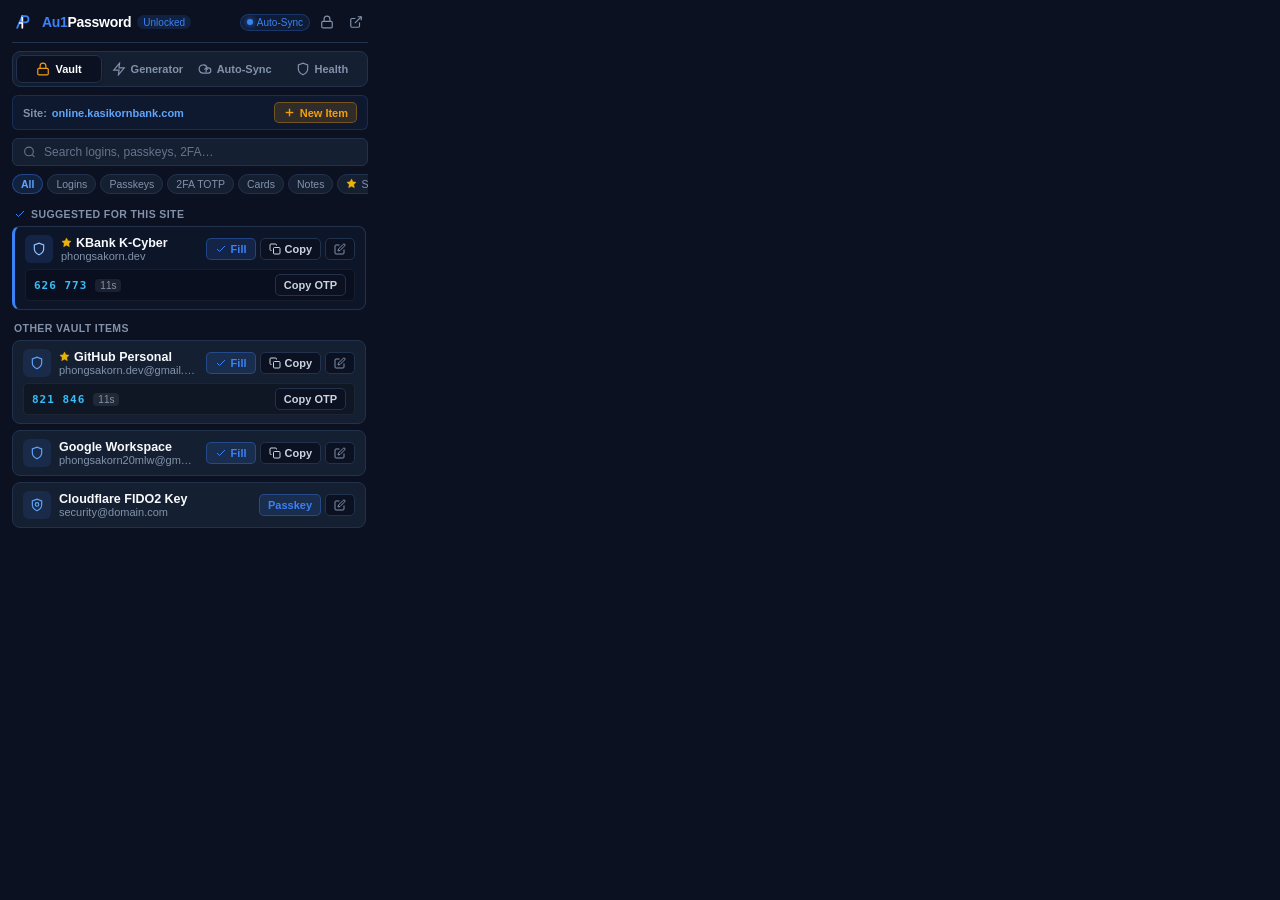
==== commit 95f06b3f: "fix(ui): replace native browser form tooltips with custom inline validation and shake animation" ====
--- a/extension/popup/popup.html
+++ b/extension/popup/popup.html
@@ -74,9 +74,9 @@
       <p style="font-size: 13px; font-weight: 600; margin: 8px 0 2px 0;">Unlock <span style="color:#3B82F6;">Au1</span>Password</p>
       <p style="font-size: 11px; color: var(--muted); margin: 0 0 12px 0;">Enter your master password to unlock directly in extension.</p>
 
-      <form id="popupUnlockForm" style="width: 100%;">
+      <form id="popupUnlockForm" novalidate style="width: 100%;">
         <div class="input-with-button">
-          <input type="password" id="popupMasterPass" placeholder="Master Password" required autocomplete="current-password">
+          <input type="password" id="popupMasterPass" placeholder="Master Password" autocomplete="current-password">
           <button type="submit" class="btn-primary" id="btnPopupUnlock">Unlock</button>
         </div>
         <div id="popupUnlockError" class="unlock-error" style="display: none;"></div>
@@ -322,7 +322,7 @@
         <button class="btn-sm btn-primary" id="btnDrawerSaveTop">Save</button>
       </div>
 
-      <form id="itemEditForm" class="edit-form">
+      <form id="itemEditForm" class="edit-form" novalidate>
         <input type="hidden" id="editItemId">
 
         <!-- Type Selector -->
@@ -340,7 +340,7 @@
         <!-- Title -->
         <div class="form-group">
           <label>Title *</label>
-          <input type="text" id="editTitle" placeholder="e.g. KBank, Google, GitHub" required autocomplete="off">
+          <input type="text" id="editTitle" placeholder="e.g. KBank, Google, GitHub" autocomplete="off">
         </div>
 
         <!-- Username -->
--- a/extension/popup/popup.css
+++ b/extension/popup/popup.css
@@ -1134,6 +1134,11 @@
   border-color: var(--primary);
 }
 
+.input-with-button input.input-error, input.input-error {
+  border-color: var(--rose) !important;
+  box-shadow: 0 0 0 2px rgba(244, 63, 94, 0.25) !important;
+}
+
 .unlock-error {
   color: var(--rose);
   font-size: 11px;
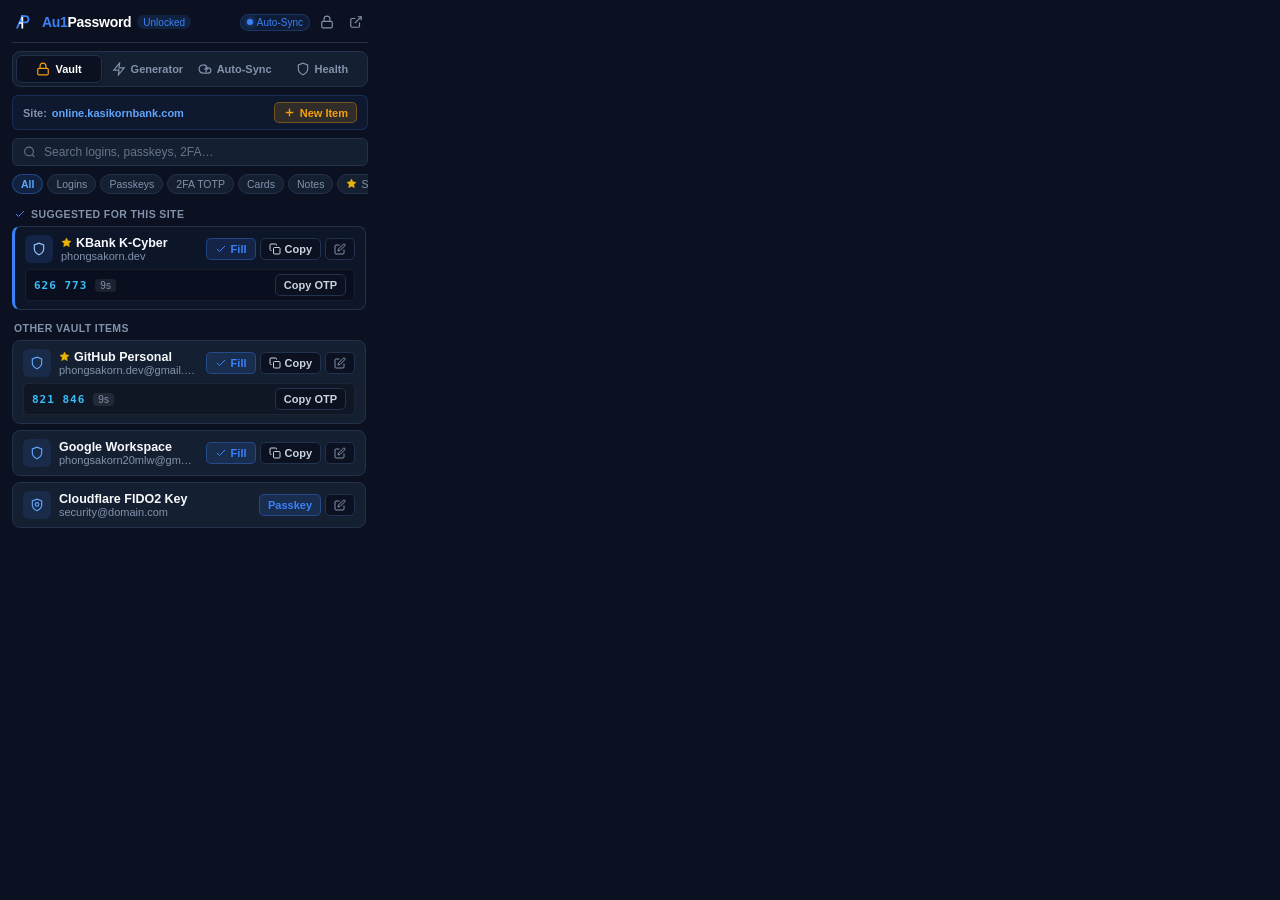
==== commit 770a57ea: "fix(extension): set default server to https://au1password.onrender.com, add username support and con" ====
--- a/extension/popup/popup.html
+++ b/extension/popup/popup.html
@@ -33,7 +33,7 @@
             <path d="M7 11V7a5 5 0 0 1 10 0v4"/>
           </svg>
         </button>
-        <a href="http://127.0.0.1:8765" target="_blank" class="btn-icon" title="Open Desktop App">
+        <a href="https://au1password.onrender.com" target="_blank" class="btn-icon" id="linkOpenApp" title="Open Web App">
           <svg width="14" height="14" viewBox="0 0 24 24" fill="none" stroke="currentColor" stroke-width="2">
             <path d="M18 13v6a2 2 0 0 1-2 2H5a2 2 0 0 1-2-2V8a2 2 0 0 1 2-2h6"/>
             <polyline points="15 3 21 3 21 9"/>
@@ -72,14 +72,20 @@
         </svg>
       </div>
       <p style="font-size: 13px; font-weight: 600; margin: 8px 0 2px 0;">Unlock <span style="color:#3B82F6;">Au1</span>Password</p>
-      <p style="font-size: 11px; color: var(--muted); margin: 0 0 12px 0;">Enter your master password to unlock directly in extension.</p>
+      <p style="font-size: 11px; color: var(--muted); margin: 0 0 12px 0;">Enter your username and master password to unlock.</p>
 
       <form id="popupUnlockForm" novalidate style="width: 100%;">
+        <div style="margin-bottom: 8px;">
+          <input type="text" id="popupUsername" placeholder="Username (e.g. account name)" autocomplete="username" style="width: 100%; box-sizing: border-box; padding: 7px 10px; font-size: 12px; background: rgba(255,255,255,0.06); border: 1px solid rgba(255,255,255,0.14); border-radius: 6px; color: #fff;">
+        </div>
         <div class="input-with-button">
           <input type="password" id="popupMasterPass" placeholder="Master Password" autocomplete="current-password">
           <button type="submit" class="btn-primary" id="btnPopupUnlock">Unlock</button>
         </div>
         <div id="popupUnlockError" class="unlock-error" style="display: none;"></div>
+        <div style="margin-top: 8px; font-size: 10.5px; color: var(--muted); text-align: center;">
+          Server: <span id="currentServerLabel" style="color: #60a5fa;">https://au1password.onrender.com</span>
+        </div>
       </form>
     </div>
 
@@ -286,6 +292,19 @@
           </div>
         </div>
 
+        <div class="settings-section-title" style="margin-top: 14px;">Server Connection</div>
+        <div style="background: rgba(255,255,255,0.04); border: 1px solid rgba(255,255,255,0.08); border-radius: 8px; padding: 10px; margin-bottom: 12px;">
+          <label style="font-size: 11px; color: var(--muted); display: block; margin-bottom: 5px;">Vault Server URL</label>
+          <div style="display: flex; gap: 6px;">
+            <input type="text" id="settingServerUrl" style="font-size: 11.5px; padding: 6px 8px; flex: 1; background: rgba(255,255,255,0.06); border: 1px solid rgba(255,255,255,0.12); border-radius: 6px; color: #fff;" placeholder="https://au1password.onrender.com">
+            <button class="btn-sm btn-primary" id="btnSaveServerUrl" style="white-space: nowrap; padding: 6px 10px;">Save</button>
+          </div>
+          <div style="display: flex; gap: 6px; margin-top: 8px;">
+            <button type="button" class="btn-sm btn-secondary" style="font-size: 10.5px; padding: 3px 8px;" id="btnPresetCloud">Cloud (Render)</button>
+            <button type="button" class="btn-sm btn-secondary" style="font-size: 10.5px; padding: 3px 8px;" id="btnPresetLocal">Local (8765)</button>
+          </div>
+        </div>
+
         <div class="settings-section-title" style="margin-top: 14px;">Quick Actions</div>
         <div class="settings-actions-list">
           <button class="btn-danger-outline" id="btnLockVaultNow">
@@ -296,12 +315,12 @@
             <span>Lock Vault Immediately</span>
           </button>
 
-          <a href="http://127.0.0.1:8765" target="_blank" class="btn-secondary" style="text-decoration: none; justify-content: center; margin-top: 6px;">
+          <a href="https://au1password.onrender.com" target="_blank" class="btn-secondary" id="linkOpenAppSettings" style="text-decoration: none; justify-content: center; margin-top: 6px;">
             <svg width="14" height="14" viewBox="0 0 24 24" fill="none" stroke="currentColor" stroke-width="2">
               <path d="M18 13v6a2 2 0 0 1-2 2H5a2 2 0 0 1-2-2V8a2 2 0 0 1 2-2h6"/>
               <polyline points="15 3 21 3 21 9"/>
             </svg>
-            <span>Open Desktop App & Settings</span>
+            <span>Open Web App & Settings</span>
           </a>
         </div>
 
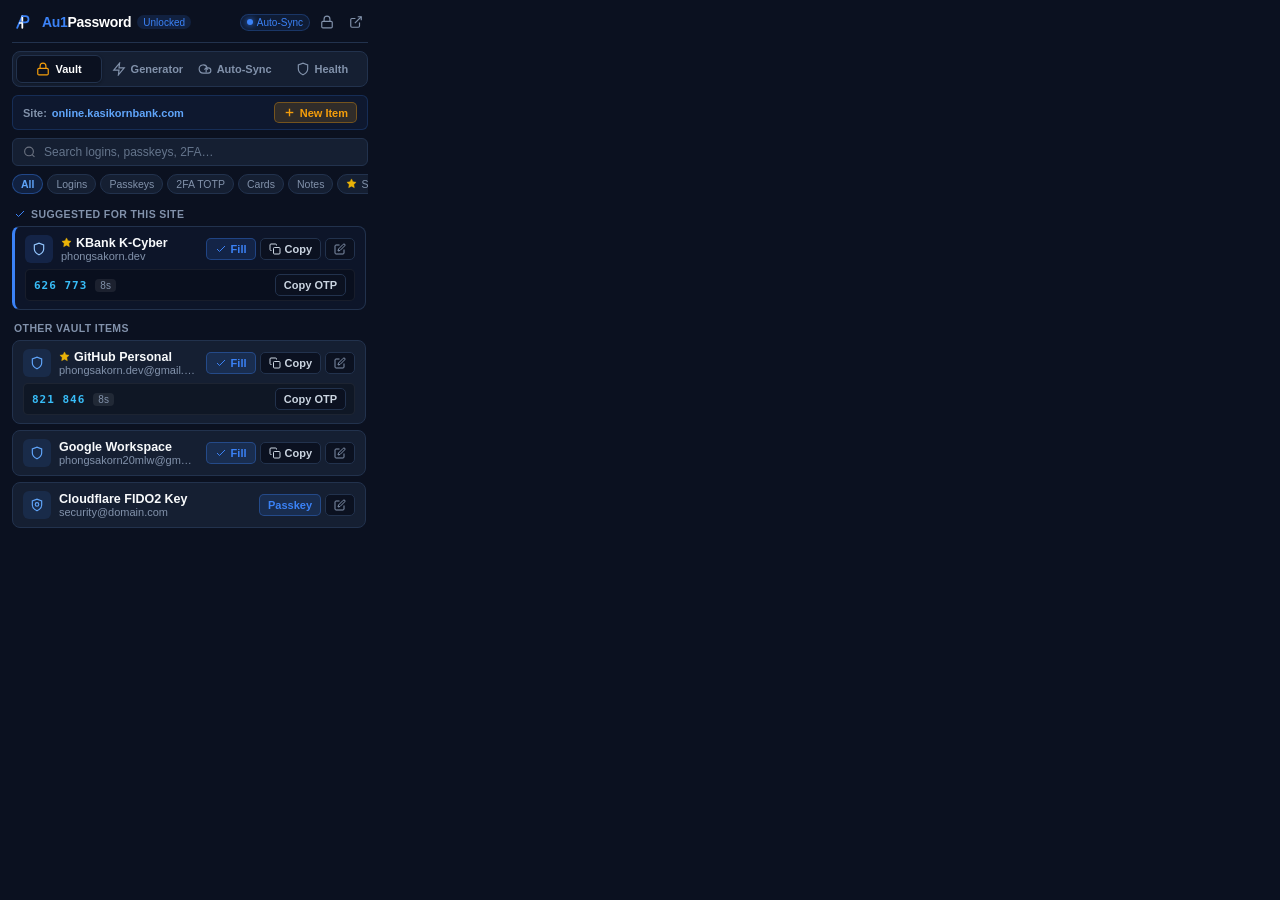
==== commit 8de1b09d: "feat(extension): remember username on unlock, hide username field on subsequent unlocks, auto-focus " ====
--- a/extension/popup/popup.html
+++ b/extension/popup/popup.html
@@ -72,14 +72,25 @@
         </svg>
       </div>
       <p style="font-size: 13px; font-weight: 600; margin: 8px 0 2px 0;">Unlock <span style="color:#3B82F6;">Au1</span>Password</p>
-      <p style="font-size: 11px; color: var(--muted); margin: 0 0 12px 0;">Enter your username and master password to unlock.</p>
+      <p id="unlockSubtitle" style="font-size: 11px; color: var(--muted); margin: 0 0 12px 0;">Enter your master password to unlock.</p>
 
       <form id="popupUnlockForm" novalidate style="width: 100%;">
-        <div style="margin-bottom: 8px;">
+        <!-- Remembered Account Badge (Displayed on subsequent unlocks) -->
+        <div id="rememberedAccountBox" style="display: none; align-items: center; justify-content: space-between; background: rgba(59, 130, 246, 0.08); border: 1px solid rgba(59, 130, 246, 0.22); border-radius: 6px; padding: 6px 10px; margin-bottom: 10px;">
+          <div style="display: flex; align-items: center; gap: 6px; overflow: hidden;">
+            <svg width="13" height="13" viewBox="0 0 24 24" fill="none" stroke="#3b82f6" stroke-width="2.2" style="flex-shrink:0;"><path d="M20 21v-2a4 4 0 0 0-4-4H8a4 4 0 0 0-4 4v2"/><circle cx="12" cy="7" r="4"/></svg>
+            <span id="displayUsername" style="font-size: 12px; font-weight: 600; color: #93c5fd; overflow: hidden; text-overflow: ellipsis; white-space: nowrap;"></span>
+          </div>
+          <button type="button" id="btnSwitchAccount" style="background: none; border: none; color: var(--muted); font-size: 10.5px; cursor: pointer; text-decoration: underline; padding: 0 2px;" title="Switch account / change username">Switch</button>
+        </div>
+
+        <!-- Username Input (Only shown on first time or switch) -->
+        <div id="usernameInputWrapper" style="margin-bottom: 8px; display: block;">
           <input type="text" id="popupUsername" placeholder="Username (e.g. account name)" autocomplete="username" style="width: 100%; box-sizing: border-box; padding: 7px 10px; font-size: 12px; background: rgba(255,255,255,0.06); border: 1px solid rgba(255,255,255,0.14); border-radius: 6px; color: #fff;">
         </div>
+
         <div class="input-with-button">
-          <input type="password" id="popupMasterPass" placeholder="Master Password" autocomplete="current-password">
+          <input type="password" id="popupMasterPass" placeholder="Master Password" autocomplete="current-password" autofocus>
           <button type="submit" class="btn-primary" id="btnPopupUnlock">Unlock</button>
         </div>
         <div id="popupUnlockError" class="unlock-error" style="display: none;"></div>
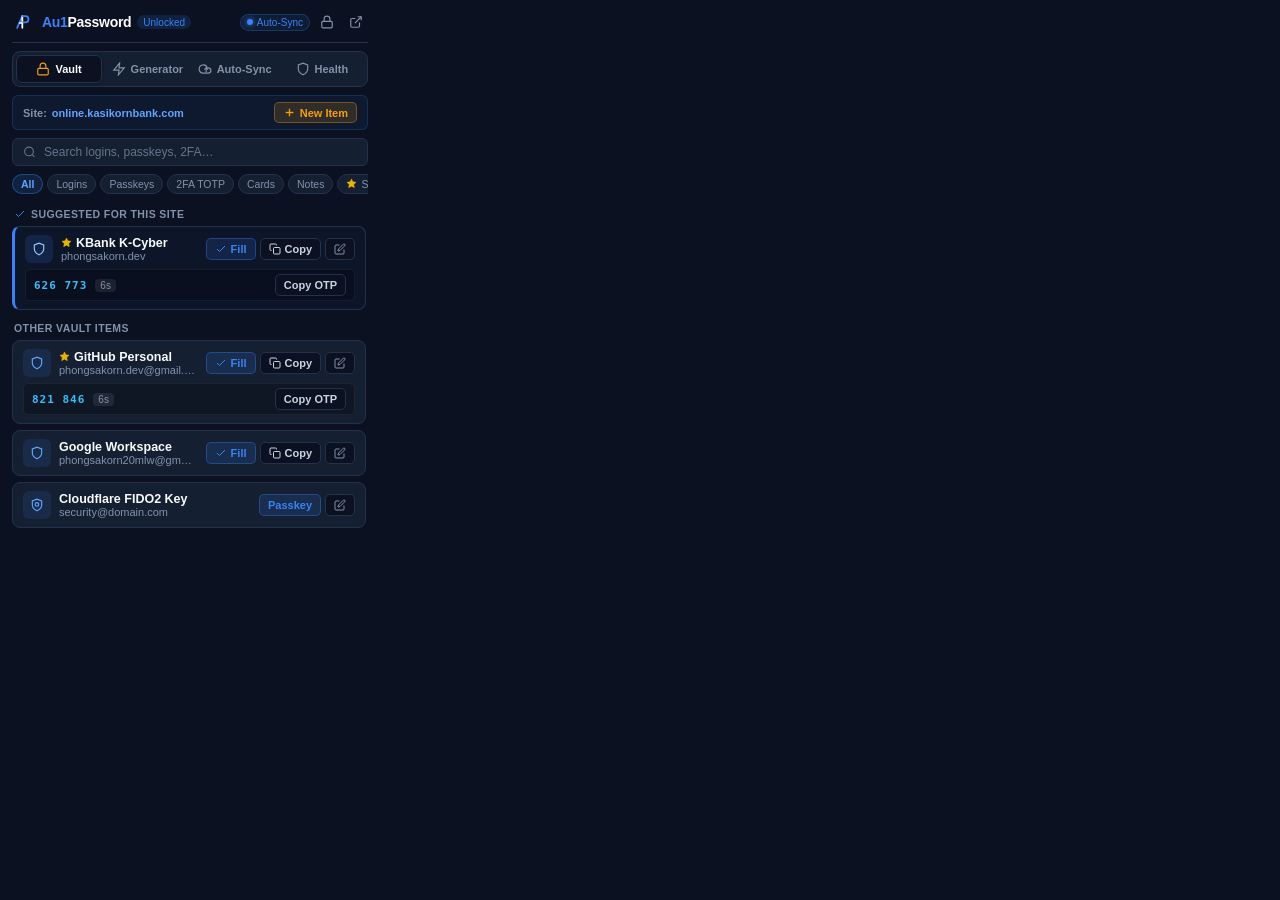
==== commit a36f0e45: "fix(stability): upgrade to ThreadingHTTPServer, fix multi-user session isolation, DB resilience, fet" ====
--- a/extension/popup/popup.html
+++ b/extension/popup/popup.html
@@ -93,6 +93,9 @@
           <input type="password" id="popupMasterPass" placeholder="Master Password" autocomplete="current-password" autofocus>
           <button type="submit" class="btn-primary" id="btnPopupUnlock">Unlock</button>
         </div>
+        <div id="popup2faWrapper" style="display: none; margin-top: 8px;">
+          <input type="text" id="popup2faCode" placeholder="6-digit 2FA Authenticator Code" maxlength="6" inputmode="numeric" autocomplete="one-time-code" style="width: 100%; box-sizing: border-box; padding: 7px 10px; font-size: 13px; text-align: center; letter-spacing: 3px; font-family: monospace; background: rgba(59,130,246,0.1); border: 1px solid #3b82f6; border-radius: 6px; color: #fff;">
+        </div>
         <div id="popupUnlockError" class="unlock-error" style="display: none;"></div>
         <div style="margin-top: 8px; font-size: 10.5px; color: var(--muted); text-align: center;">
           Server: <span id="currentServerLabel" style="color: #60a5fa;">https://au1password.onrender.com</span>
